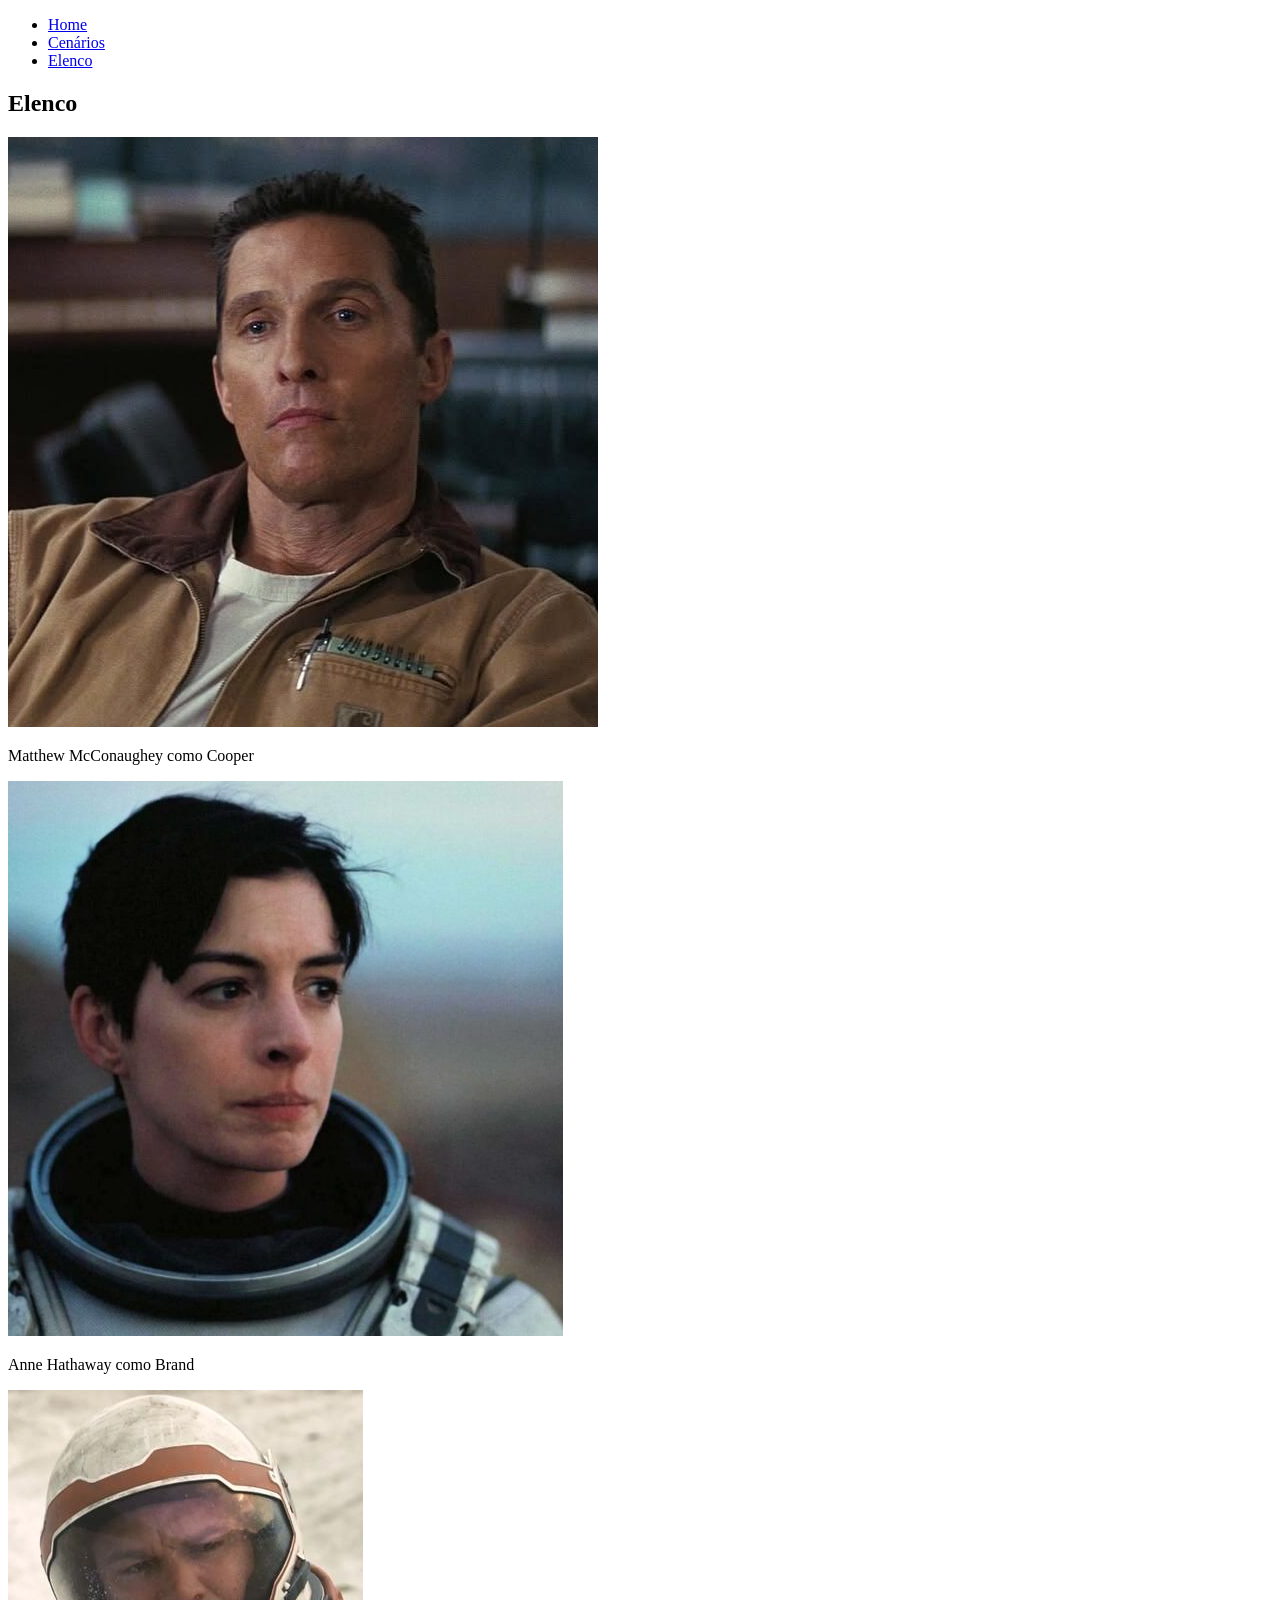
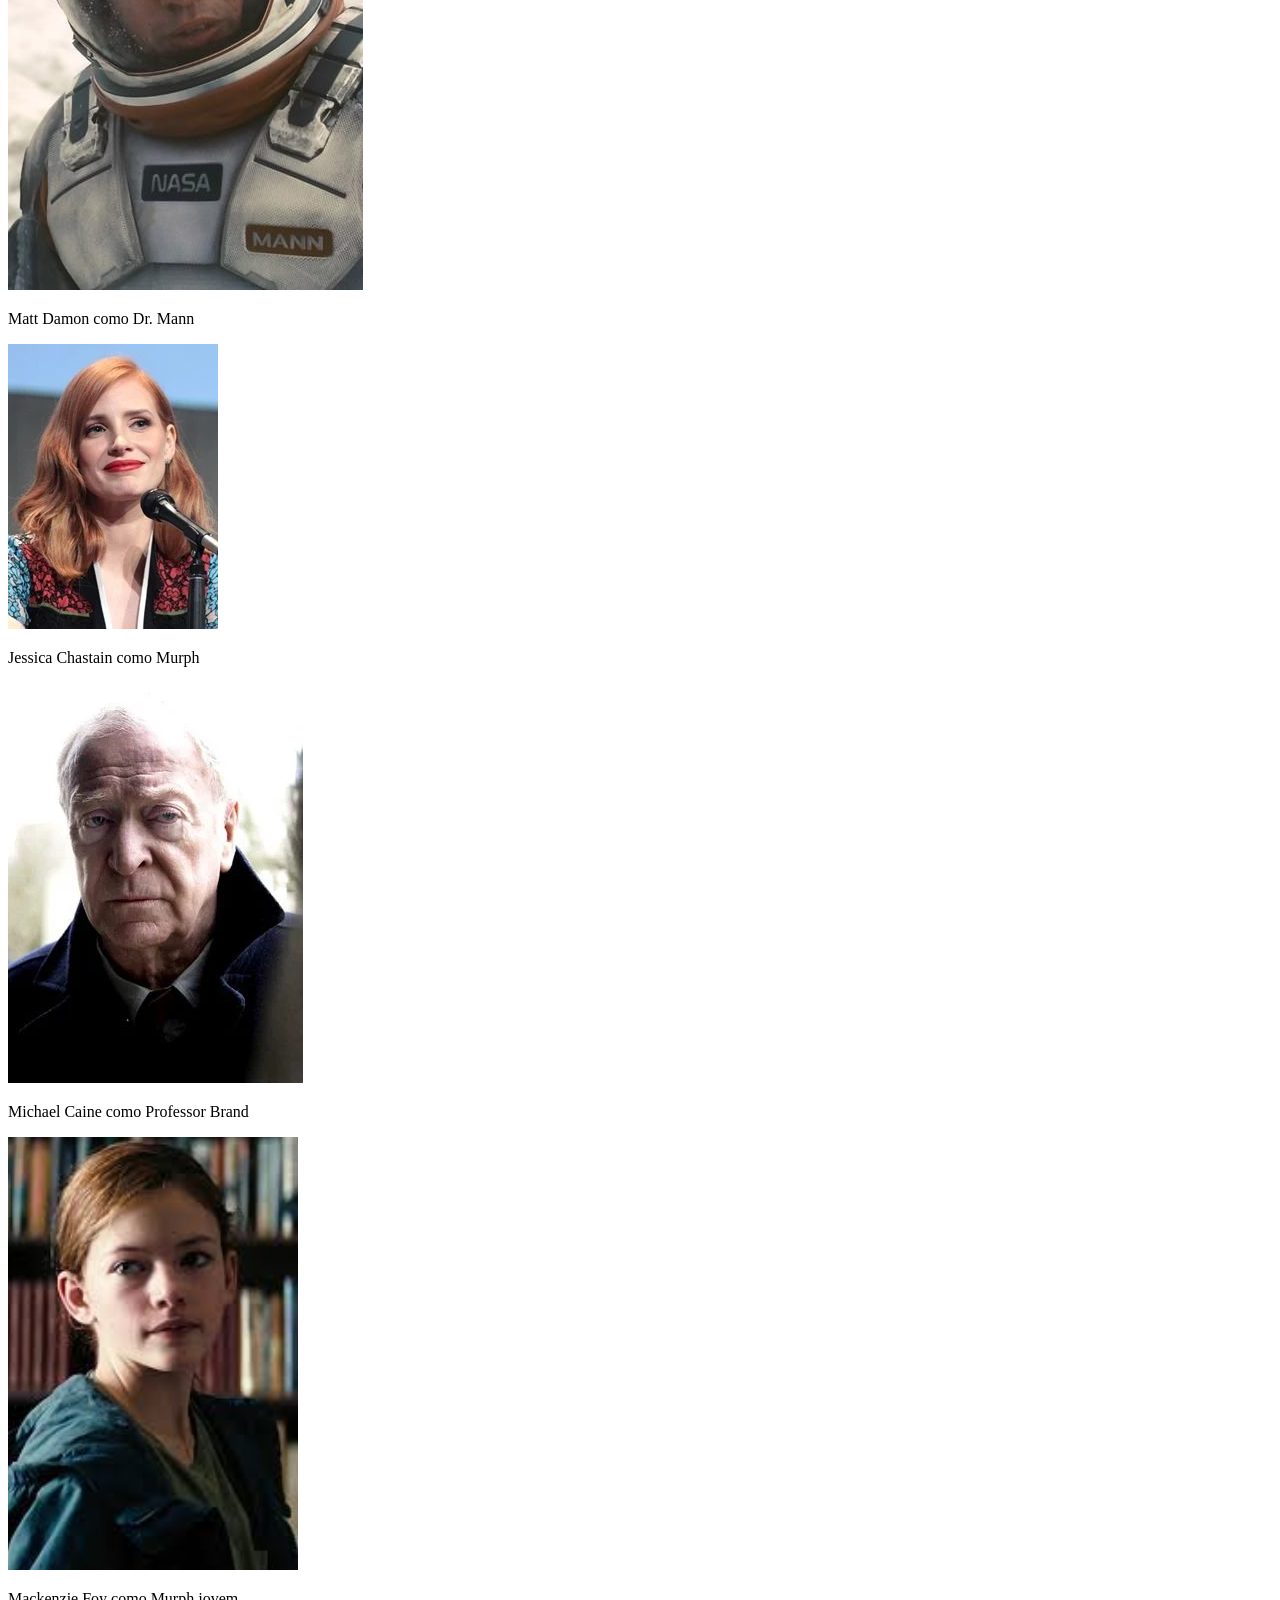
==== elenco.html @ 032df9d7 "complementando o elenco" ====
<!DOCTYPE html>
<html lang="pt-BR">
<head>
  <meta charset="UTF-8">
  <title>Elenco</title>

</head>
<body>
  <header>
    <nav class="navbar">
      <ul>
        <li><a href="index.html">Home</a></li>
        <li><a href="cenarios.html">Cenários</a></li>
        <li><a href="elenco.html">Elenco</a></li>
      </ul>
    </nav>
  </header>

  <section>
    <h2>Elenco</h2>
      <div> 
        <img src="/imagens/elenco/matthew.jpg" alt="Matthew McConaughey">
        <p>Matthew McConaughey como Cooper</p>
      </div>
      <div>
        <img src="/imagens/elenco/anne.jpg" alt="Anne Hathaway">
        <p>Anne Hathaway como Brand</p>
      </div>
      <div>
        <img src="/imagens/elenco/matt.jpeg" alt="Matt Damon">
        <p>Matt Damon como Dr. Mann</p>
      </div>
      <div>
        <img src="/imagens/elenco/murph.webp" alt="Jessica Chastain">
        <p>Jessica Chastain como Murph</p>
      </div>
      <div>
        <img src="/imagens/elenco/brand.webp" alt="Michael Caine">
        <p>Michael Caine como Professor Brand</p>
      </div>
      <div>
        <img src="/imagens/elenco/mackenzie.png" alt="Mackenzie Foy">
        <p>Mackenzie Foy como Murph jovem</p>
      </div>
      
      
    </div>
  </section>
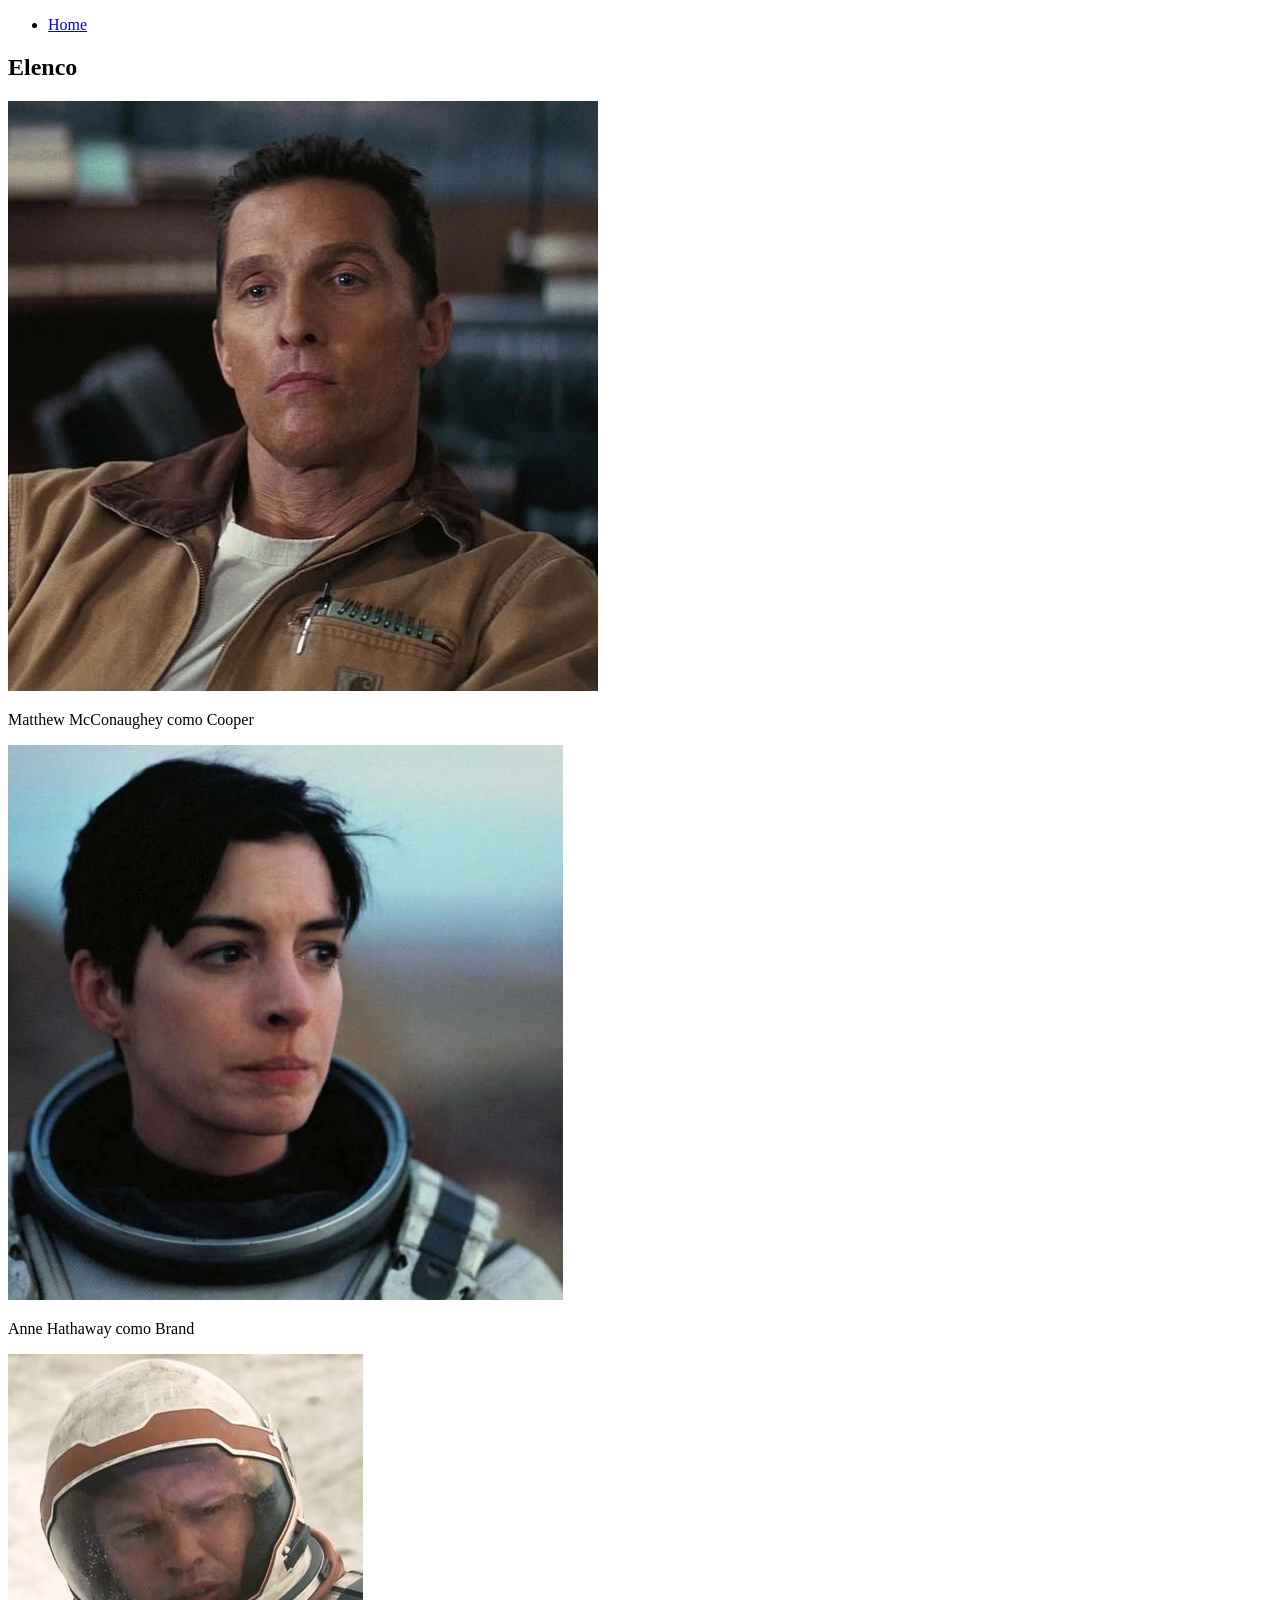
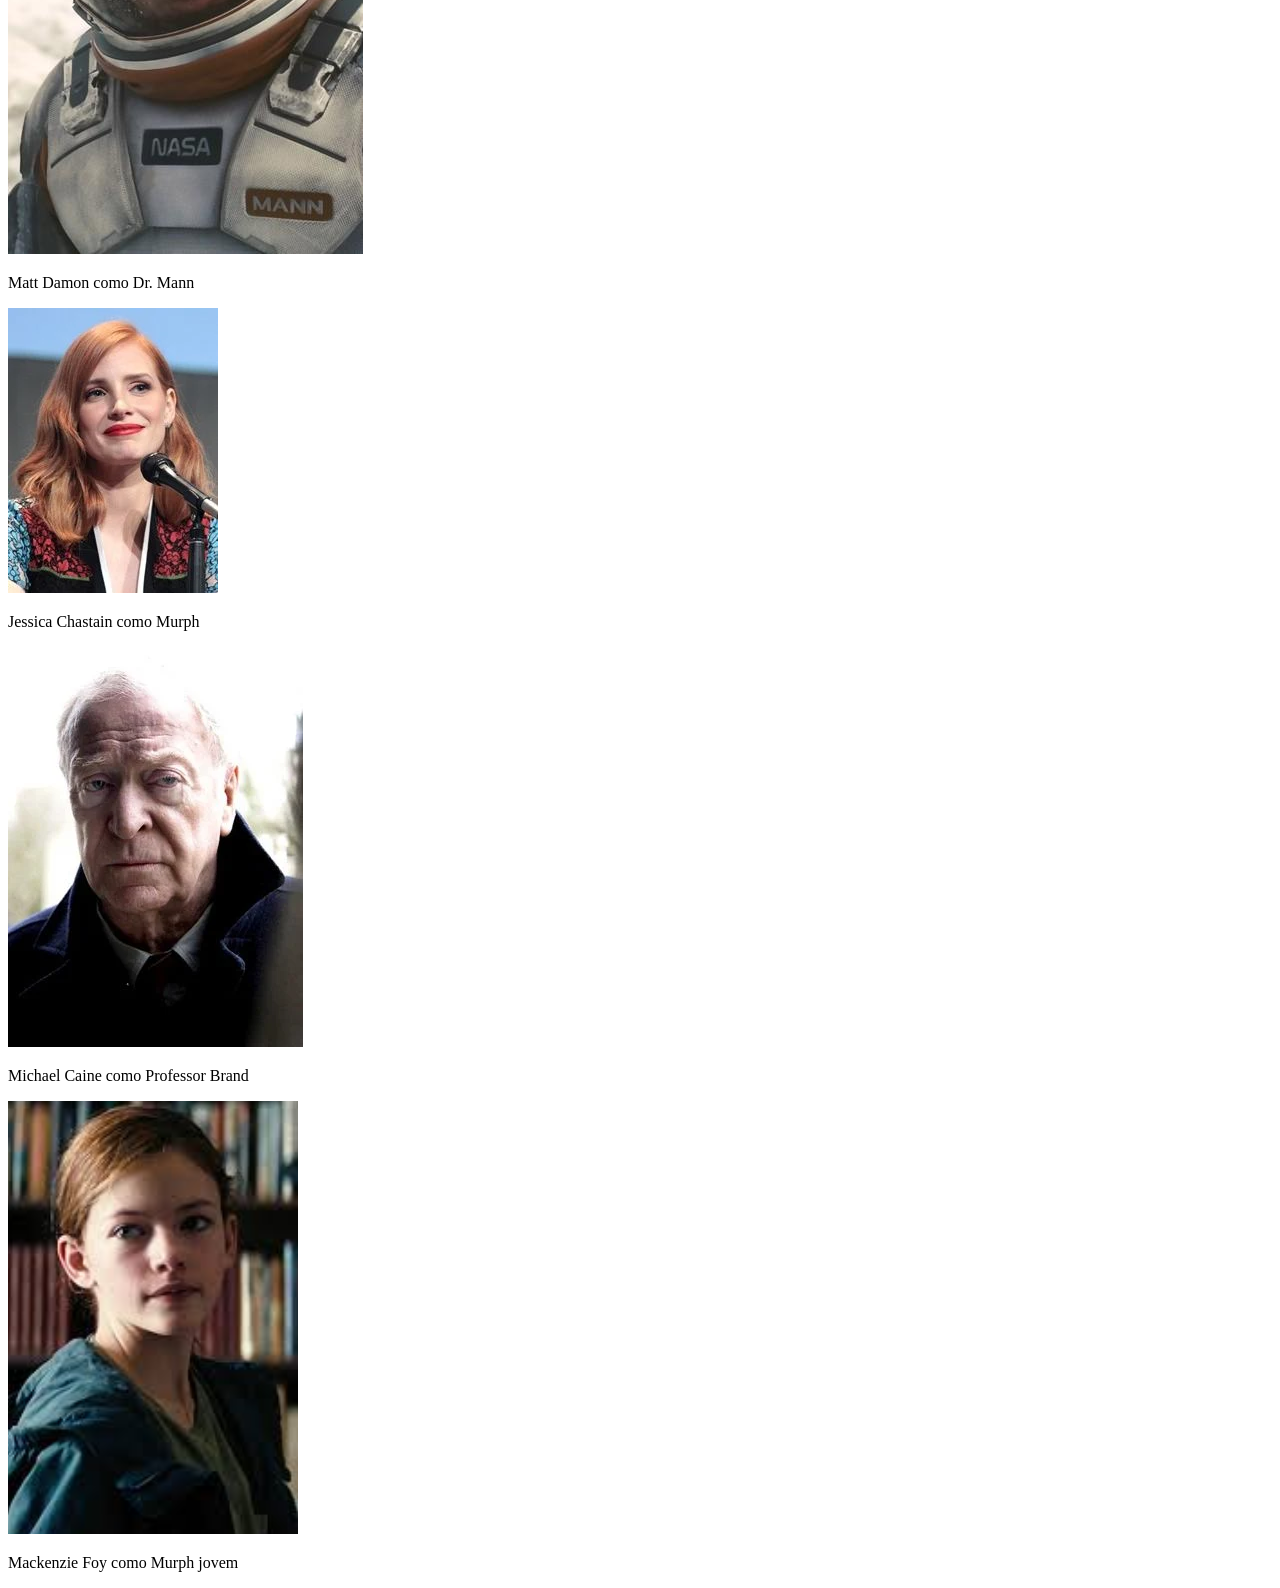
==== commit 08c88e22: "Adicionando arquivos" ====
--- a/elenco.html
+++ b/elenco.html
@@ -10,8 +10,6 @@
     <nav class="navbar">
       <ul>
         <li><a href="index.html">Home</a></li>
-        <li><a href="cenarios.html">Cenários</a></li>
-        <li><a href="elenco.html">Elenco</a></li>
       </ul>
     </nav>
   </header>
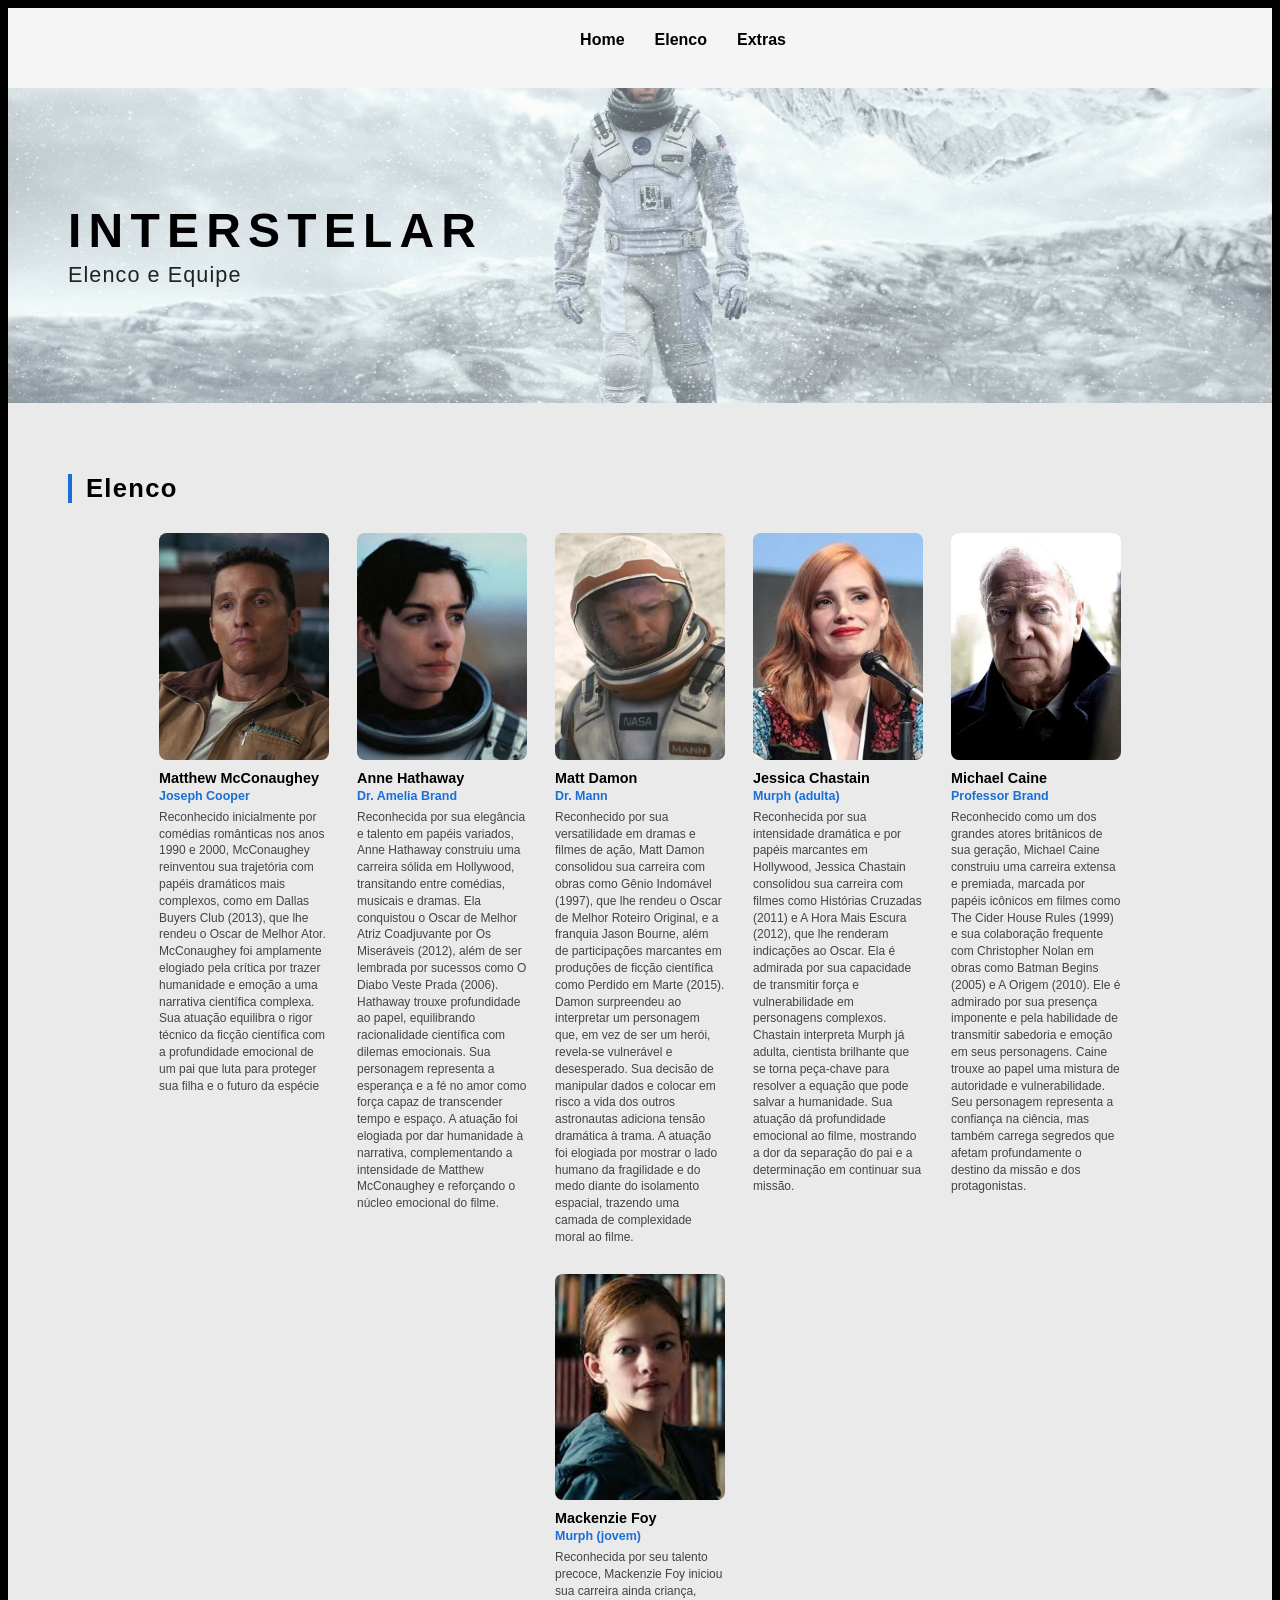
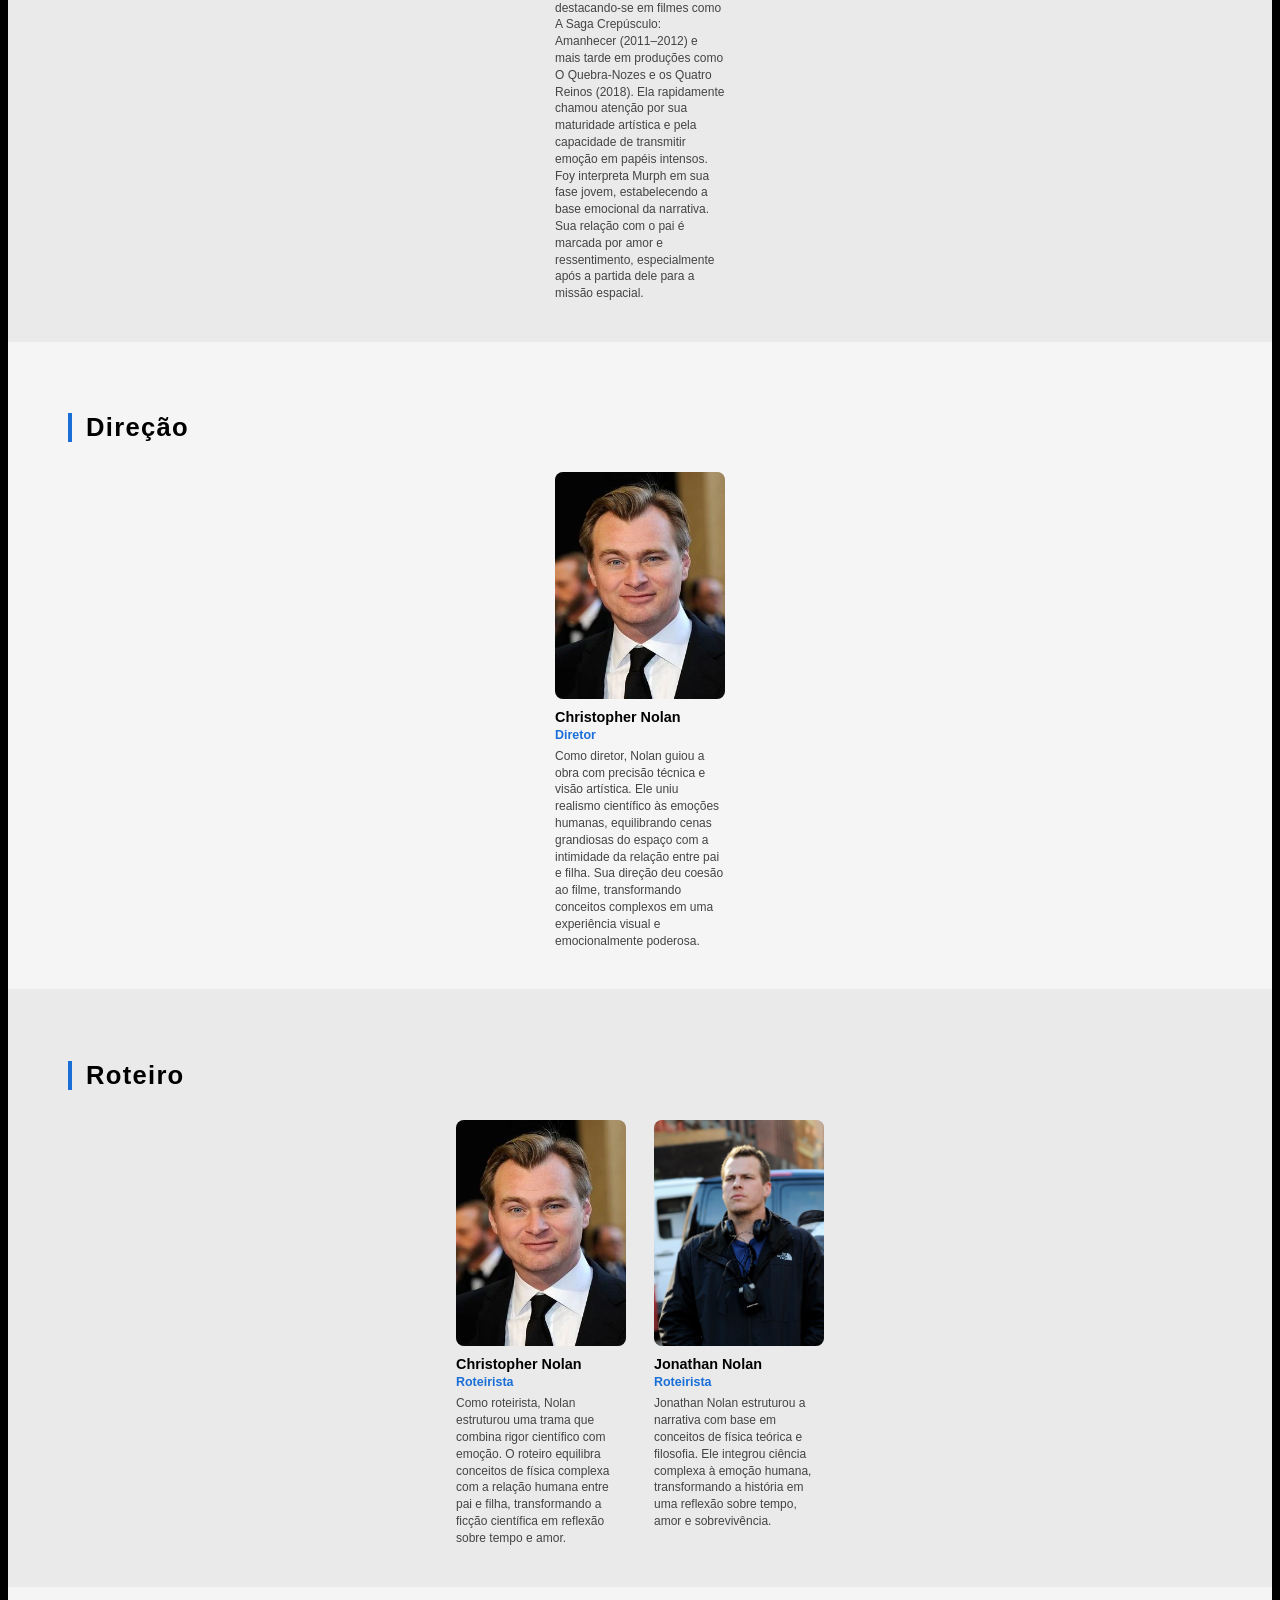
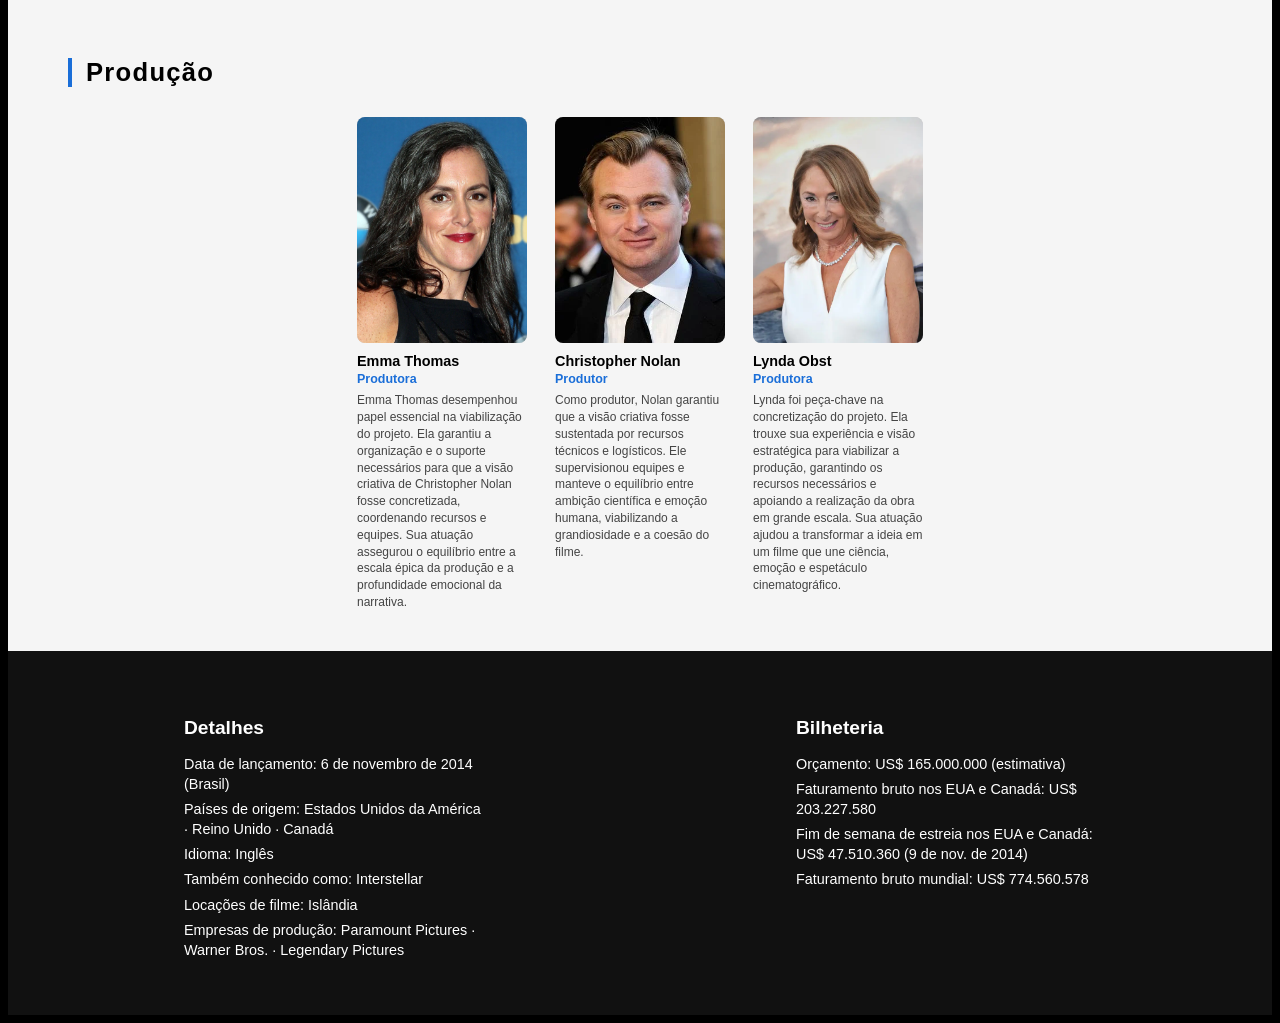
==== commit ac381979: "Progredindo na aba eleco" ====
--- a/elenco.html
+++ b/elenco.html
@@ -2,45 +2,167 @@
 <html lang="pt-BR">
 <head>
   <meta charset="UTF-8">
-  <title>Elenco</title>
-
+  <title>Interestelar — Elenco</title>
+  <link rel="stylesheet" href="styles.css">
 </head>
 <body>
+
   <header>
     <nav class="navbar">
       <ul>
         <li><a href="index.html">Home</a></li>
+        <li><a href="elenco.html">Elenco</a></li>
+        <li><a href="extras.html">Extras</a></li>
       </ul>
     </nav>
   </header>
 
-  <section>
-    <h2>Elenco</h2>
-      <div> 
-        <img src="/imagens/elenco/matthew.jpg" alt="Matthew McConaughey">
-        <p>Matthew McConaughey como Cooper</p>
+  <div class="elenco-page">
+
+    <div class="elenco-hero">
+      <h1>INTERSTELAR <span>Elenco e Equipe</span></h1>
+    </div>
+
+    <section class="secao">
+      <h2>Elenco</h2>
+      <div class="cards-grid">
+
+        <div class="card">
+          <img src="/imagens/elenco/matthew.jpg" alt="Matthew McConaughey">
+          <h3>Matthew McConaughey</h3>
+          <p class="papel">Joseph Cooper</p>
+          <p class="descricao">Reconhecido inicialmente por comédias românticas nos anos 1990 e 2000, McConaughey reinventou sua trajetória com papéis dramáticos mais complexos, como em Dallas Buyers Club (2013), que lhe rendeu o Oscar de Melhor Ator.
+            McConaughey foi amplamente elogiado pela crítica por trazer humanidade e emoção a uma narrativa científica complexa. Sua atuação equilibra o rigor técnico da ficção científica com a profundidade emocional de um pai que luta para proteger sua filha e o futuro da espécie
+          </p>
+        </div>
+
+        <div class="card">
+          <img src="/imagens/elenco/anne.jpg" alt="Anne Hathaway">
+          <h3>Anne Hathaway</h3>
+          <p class="papel">Dr. Amelia Brand</p>
+          <p class="descricao">Reconhecida por sua elegância e talento em papéis variados, Anne Hathaway construiu uma carreira sólida em Hollywood, transitando entre comédias, musicais e dramas. Ela conquistou o Oscar de Melhor Atriz Coadjuvante por Os Miseráveis (2012), além de ser lembrada por sucessos como O Diabo Veste Prada (2006).
+            Hathaway trouxe profundidade ao papel, equilibrando racionalidade científica com dilemas emocionais. Sua personagem representa a esperança e a fé no amor como força capaz de transcender tempo e espaço. A atuação foi elogiada por dar humanidade à narrativa, complementando a intensidade de Matthew McConaughey e reforçando o núcleo emocional do filme.</p>
+        </div>
+
+        <div class="card">
+          <img src="/imagens/elenco/matt.jpeg" alt="Matt Damon">
+          <h3>Matt Damon</h3>
+          <p class="papel">Dr. Mann</p>
+          <p class="descricao">Reconhecido por sua versatilidade em dramas e filmes de ação, Matt Damon consolidou sua carreira com obras como Gênio Indomável (1997), que lhe rendeu o Oscar de Melhor Roteiro Original, e a franquia Jason Bourne, além de participações marcantes em produções de ficção científica como Perdido em Marte (2015).
+            Damon surpreendeu ao interpretar um personagem que, em vez de ser um herói, revela-se vulnerável e desesperado. Sua decisão de manipular dados e colocar em risco a vida dos outros astronautas adiciona tensão dramática à trama. A atuação foi elogiada por mostrar o lado humano da fragilidade e do medo diante do isolamento espacial, trazendo uma camada de complexidade moral ao filme.</p>
+        </div>
+
+        <div class="card">
+          <img src="/imagens/elenco/murph.webp" alt="Jessica Chastain">
+          <h3>Jessica Chastain</h3>
+          <p class="papel">Murph (adulta)</p>
+          <p class="descricao">Reconhecida por sua intensidade dramática e por papéis marcantes em Hollywood, Jessica Chastain consolidou sua carreira com filmes como Histórias Cruzadas (2011) e A Hora Mais Escura (2012), que lhe renderam indicações ao Oscar. Ela é admirada por sua capacidade de transmitir força e vulnerabilidade em personagens complexos.
+            Chastain interpreta Murph já adulta, cientista brilhante que se torna peça-chave para resolver a equação que pode salvar a humanidade. Sua atuação dá profundidade emocional ao filme, mostrando a dor da separação do pai e a determinação em continuar sua missão.
+          </p>
+        </div>
+
+        <div class="card">
+          <img src="/imagens/elenco/brand.webp" alt="Michael Caine">
+          <h3>Michael Caine</h3>
+          <p class="papel">Professor Brand</p>
+          <p class="descricao">Reconhecido como um dos grandes atores britânicos de sua geração, Michael Caine construiu uma carreira extensa e premiada, marcada por papéis icônicos em filmes como The Cider House Rules (1999) e sua colaboração frequente com Christopher Nolan em obras como Batman Begins (2005) e A Origem (2010). Ele é admirado por sua presença imponente e pela habilidade de transmitir sabedoria e emoção em seus personagens.
+            Caine trouxe ao papel uma mistura de autoridade e vulnerabilidade. Seu personagem representa a confiança na ciência, mas também carrega segredos que afetam profundamente o destino da missão e dos protagonistas.</p>
+        </div>
+
+        <div class="card">
+          <img src="/imagens/elenco/mackenzie.png" alt="Mackenzie Foy">
+          <h3>Mackenzie Foy</h3>
+          <p class="papel">Murph (jovem)</p>
+          <p class="descricao">Reconhecida por seu talento precoce, Mackenzie Foy iniciou sua carreira ainda criança, destacando-se em filmes como A Saga Crepúsculo: Amanhecer (2011–2012) e mais tarde em produções como O Quebra-Nozes e os Quatro Reinos (2018). Ela rapidamente chamou atenção por sua maturidade artística e pela capacidade de transmitir emoção em papéis intensos.
+            Foy interpreta Murph em sua fase jovem, estabelecendo a base emocional da narrativa. Sua relação com o pai é marcada por amor e ressentimento, especialmente após a partida dele para a missão espacial.</p>
+        </div>
+
       </div>
-      <div>
-        <img src="/imagens/elenco/anne.jpg" alt="Anne Hathaway">
-        <p>Anne Hathaway como Brand</p>
+    </section>
+
+    <section class="secao">
+      <h2>Direção</h2>
+      <div class="cards-grid">
+
+        <div class="card">
+          <img src="/imagens/elenco/producao/Nolan.webp" alt="Nolan">
+          <h3>Christopher Nolan</h3>
+          <p class="papel">Diretor</p>
+          <p class="descricao">Como diretor, Nolan guiou a obra com precisão técnica e visão artística. Ele uniu realismo científico às emoções humanas, equilibrando cenas grandiosas do espaço com a intimidade da relação entre pai e filha. Sua direção deu coesão ao filme, transformando conceitos complexos em uma experiência visual e emocionalmente poderosa.</p>
+        </div>
+
       </div>
-      <div>
-        <img src="/imagens/elenco/matt.jpeg" alt="Matt Damon">
-        <p>Matt Damon como Dr. Mann</p>
+    </section>
+
+    <section class="secao">
+      <h2>Roteiro</h2>
+      <div class="cards-grid">
+
+        <div class="card">
+          <img src="/imagens/elenco/producao/Nolan.webp" alt="Nolan">
+          <h3>Christopher Nolan</h3>
+          <p class="papel">Roteirista</p>
+          <p class="descricao">Como roteirista, Nolan estruturou uma trama que combina rigor científico com emoção. O roteiro equilibra conceitos de física complexa com a relação humana entre pai e filha, transformando a ficção científica em reflexão sobre tempo e amor.</p>
+        </div>
+
+        <div class="card">
+          <img src="/imagens/elenco/producao/jhonatan.jpg" alt="Jhonatan">
+          <h3>Jonathan Nolan</h3>
+          <p class="papel">Roteirista</p>
+          <p class="descricao"> Jonathan Nolan estruturou a narrativa com base em conceitos de física teórica e filosofia. Ele integrou ciência complexa à emoção humana, transformando a história em uma reflexão sobre tempo, amor e sobrevivência.</p>
+        </div>
+
       </div>
-      <div>
-        <img src="/imagens/elenco/murph.webp" alt="Jessica Chastain">
-        <p>Jessica Chastain como Murph</p>
+    </section>
+
+    <section class="secao">
+      <h2>Produção</h2>
+      <div class="cards-grid">
+
+        <div class="card">
+          <img src="/imagens/elenco/producao/Emma.webp" alt="Emma Thomas">
+          <h3>Emma Thomas</h3>
+          <p class="papel">Produtora</p>
+          <p class="descricao">Emma Thomas desempenhou papel essencial na viabilização do projeto. Ela garantiu a organização e o suporte necessários para que a visão criativa de Christopher Nolan fosse concretizada, coordenando recursos e equipes. Sua atuação assegurou o equilíbrio entre a escala épica da produção e a profundidade emocional da narrativa.</p>
+        </div>
+
+        <div class="card">
+          <img src="/imagens/elenco/producao/Nolan.webp" alt="Nolan">
+          <h3>Christopher Nolan</h3>
+          <p class="papel">Produtor</p>
+          <p class="descricao">Como produtor, Nolan garantiu que a visão criativa fosse sustentada por recursos técnicos e logísticos. Ele supervisionou equipes e manteve o equilíbrio entre ambição científica e emoção humana, viabilizando a grandiosidade e a coesão do filme.</p>
+        </div>
+
+        <div class="card">
+          <img src="/imagens/elenco/producao/lynda.webp" alt="Lynda Obst">
+          <h3>Lynda Obst</h3>
+          <p class="papel">Produtora</p>
+          <p class="descricao">Lynda foi peça-chave na concretização do projeto. Ela trouxe sua experiência e visão estratégica para viabilizar a produção, garantindo os recursos necessários e apoiando a realização da obra em grande escala. Sua atuação ajudou a transformar a ideia em um filme que une ciência, emoção e espetáculo cinematográfico.</p>
+        </div>
+
       </div>
-      <div>
-        <img src="/imagens/elenco/brand.webp" alt="Michael Caine">
-        <p>Michael Caine como Professor Brand</p>
-      </div>
-      <div>
-        <img src="/imagens/elenco/mackenzie.png" alt="Mackenzie Foy">
-        <p>Mackenzie Foy como Murph jovem</p>
-      </div>
-      
-      
-    </div>
-  </section>+    </section>
+
+  </div>
+
+  <footer>
+    <section>
+      <h2>Detalhes</h2>
+      <p>Data de lançamento: 6 de novembro de 2014 (Brasil)</p>
+      <p>Países de origem: Estados Unidos da América · Reino Unido · Canadá</p>
+      <p>Idioma: Inglês</p>
+      <p>Também conhecido como: Interstellar</p>
+      <p>Locações de filme: Islândia</p>
+      <p>Empresas de produção: Paramount Pictures · Warner Bros. · Legendary Pictures</p>
+    </section>
+    <section>
+      <h2>Bilheteria</h2>
+      <p>Orçamento: US$ 165.000.000 (estimativa)</p>
+      <p>Faturamento bruto nos EUA e Canadá: US$ 203.227.580</p>
+      <p>Fim de semana de estreia nos EUA e Canadá: US$ 47.510.360 (9 de nov. de 2014)</p>
+      <p>Faturamento bruto mundial: US$ 774.560.578</p>
+    </section>
+  </footer>
+
+</body>
+</html>
--- a/styles.css
+++ b/styles.css
@@ -0,0 +1,291 @@
+body {
+  font-family: 'Arial', sans-serif;
+  color: #fff;
+  background-color: #000;
+}
+
+.navbar {
+  background: rgba(0,0,0,0.0);
+  padding: 15px;
+  position: fixed;
+  width: 100%;
+  top: 0;
+  z-index: 100;
+}
+
+.navbar ul {
+  list-style: none;
+  display: flex;
+  justify-content: center;
+  gap: 30px;
+}
+
+.navbar a {
+  color: #000000;
+  text-decoration: none;
+  font-weight: bold;
+}
+
+.hero {
+  height: 100vh;
+  background: url('/imagens/interestellar.jpg') no-repeat center center/cover;
+  position: relative;
+  display: flex;
+  align-items: center;        /* centralizado verticalmente */
+  justify-content: flex-start;
+  text-align: left;
+  padding-left: 60px;
+}
+
+.hero-content {
+  position: relative;
+  z-index: 1;
+  max-width: 500px;
+  color: #000000;
+}
+
+.hero h1 {
+  font-size: 3.5em;
+  letter-spacing: 0.15em;
+  margin-bottom: 12px;
+  font-weight: bold;
+}
+
+.hero .info {
+  font-size: 0.95em;
+  margin-bottom: 16px;
+  display: flex;
+  align-items: center;
+  gap: 6px;
+  flex-wrap: nowrap;   /* impede quebra de linha */
+  white-space: nowrap;
+}
+
+.badge {
+  background-color: #1a6ed8;
+  color: #000000;
+  padding: 2px 8px;
+  border-radius: 4px;
+  font-weight: bold;
+  font-size: 0.9em;
+}
+
+.hero .descricao {
+  font-size: 0.95em;
+  line-height: 1.6;
+  margin-bottom: 28px;
+  color: #000000;
+}
+
+.onde-assistir {
+  padding: 40px 20px;
+}
+
+.onde-assistir h2 {
+  margin-bottom: 20px;
+  font-size: 1.8em;
+  text-align: left;
+  margin-left: 80px;
+}
+
+.conteudo {
+  display: grid;
+  grid-template-columns: 1fr 1fr 1fr;
+  align-items: center;
+  gap: 40px;
+}
+
+.logos {
+  display: flex;
+  gap: 20px;
+  justify-content: flex-start;
+  margin-left: 80px;
+}
+
+.logos img {
+  width: 150px;
+  height: auto;
+}
+
+.frase {
+  text-align: center;
+  font-family: 'Cinzel', serif;
+  font-size: 1.4em;
+  font-style: italic;
+  color: var(--cor-destaque);
+}
+
+.trailer {
+  display: flex;
+  justify-content: flex-start;
+  margin-left: -40px;
+}
+
+.trailer video {
+  max-width: 600px;
+  width: 100%;
+  border: 2px solid var(--cor-texto);
+  border-radius: 8px;
+}
+/* Responsividade */
+@media (max-width: 900px) {
+  .conteudo {
+    flex-direction: column;
+    align-items: center;
+  }
+  .onde-assistir h2 {
+    text-align: center;
+  }
+  .trailer {
+    justify-content: center;
+  }
+}
+
+footer {
+  background-color: #111;
+  padding: 40px 20px;
+  display: flex;
+  justify-content: space-around;
+  flex-wrap: wrap;
+  color: #fff;
+}
+
+footer section {
+  max-width: 300px;
+  margin: 10px;
+}
+
+footer h2 {
+  margin-bottom: 15px;
+  font-size: 1.2em;
+  color: #fff;
+}
+
+footer p {
+  margin: 5px 0;
+  font-size: 0.9em;
+  line-height: 1.4;
+}
+
+.elenco-page {
+  background-color: #f5f5f5;
+  min-height: 100vh;
+  padding-top: 80px;
+}
+
+.elenco-hero {
+  height: 35vh;
+  background: url('/imagens/interestellar.jpg') no-repeat center 30%/cover;
+  position: relative;
+  display: flex;
+  align-items: center;
+  padding-left: 60px;
+}
+
+.elenco-hero::before {
+  content: "";
+  position: absolute;
+  inset: 0;
+  background: rgba(255,255,255,0.35);
+}
+
+.elenco-hero h1 {
+  position: relative;
+  z-index: 1;
+  font-size: 3em;
+  letter-spacing: 0.15em;
+  color: #000;
+  font-weight: bold;
+}
+
+.elenco-hero h1 span {
+  font-size: 0.45em;
+  letter-spacing: 0.05em;
+  display: block;
+  margin-top: 4px;
+  color: #222;
+  font-weight: normal;
+}
+
+.secao {
+  padding: 50px 60px 40px;
+  background-color: #f5f5f5;
+}
+
+.secao:nth-child(even) {
+  background-color: #eaeaea;
+}
+
+.secao h2 {
+  font-size: 1.6em;
+  font-weight: bold;
+  color: #000;
+  margin-bottom: 30px;
+  border-left: 4px solid #1a6ed8;
+  padding-left: 14px;
+  letter-spacing: 0.05em;
+}
+
+.cards-grid {
+  display: flex;
+  flex-wrap: wrap;
+  justify-content: center;
+  gap: 28px;
+}
+
+.card {
+  width: 170px;
+  flex-shrink: 0;
+}
+
+
+.card img {
+  width: 100%;
+  aspect-ratio: 3/4;
+  object-fit: cover;
+  object-position: top;
+  border-radius: 8px;
+  margin-bottom: 10px;
+  display: block;
+  background-color: #ccc;
+}
+
+.card-placeholder {
+  width: 100%;
+  aspect-ratio: 3/4;
+  background-color: #c8c8c8;
+  border-radius: 8px;
+  margin-bottom: 10px;
+  display: flex;
+  align-items: center;
+  justify-content: center;
+  font-size: 2.8em;
+}
+
+.card h3 {
+  font-size: 0.9em;
+  font-weight: bold;
+  color: #000;
+  margin: 0 0 3px;
+}
+
+.card .papel {
+  font-size: 0.78em;
+  color: #1a6ed8;
+  font-weight: bold;
+  margin: 0 0 6px;
+}
+
+.card .descricao {
+  font-size: 0.75em;
+  color: #444;
+  line-height: 1.4;
+  margin: 0;
+}
+
+@media (max-width: 768px) {
+  .secao { padding: 36px 20px 28px; }
+  .elenco-hero { padding-left: 24px; }
+  .elenco-hero h1 { font-size: 2em; }
+  .cards-grid { grid-template-columns: repeat(auto-fill, minmax(130px, 1fr)); gap: 16px; }
+}
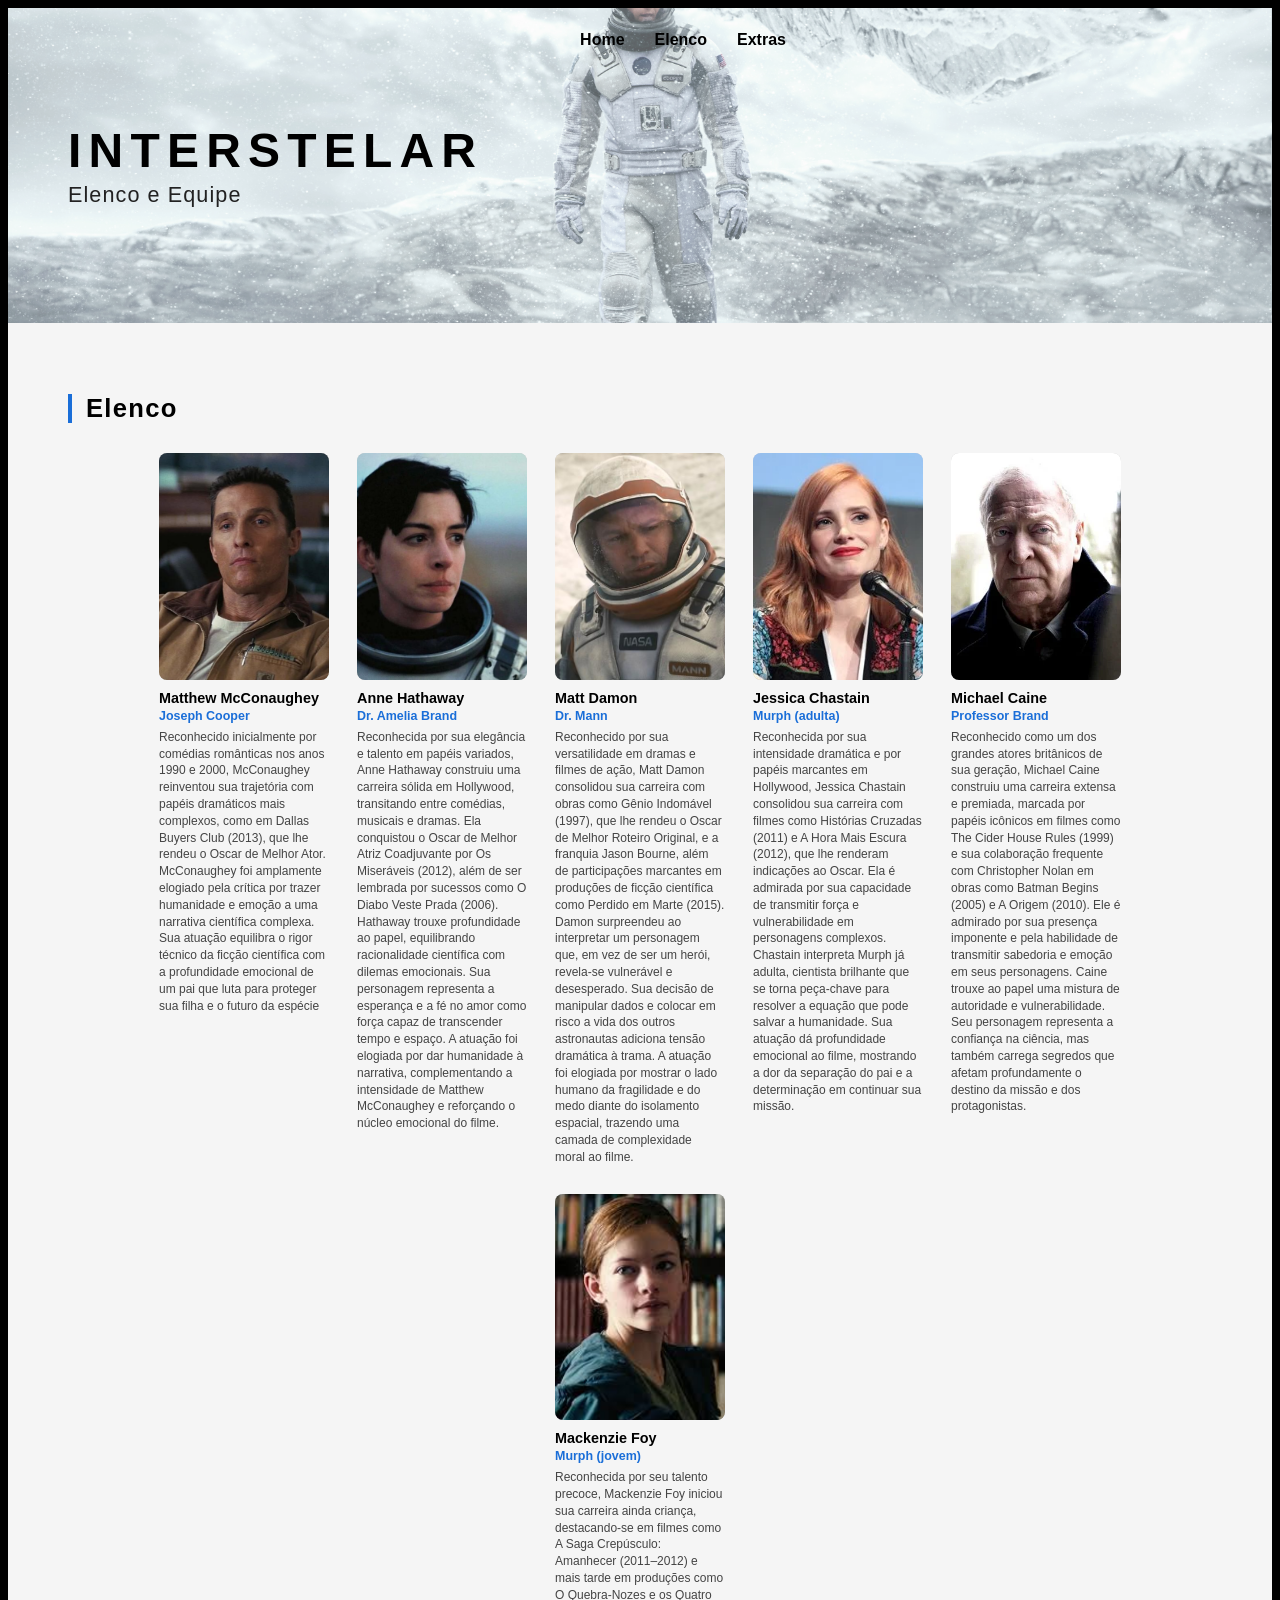
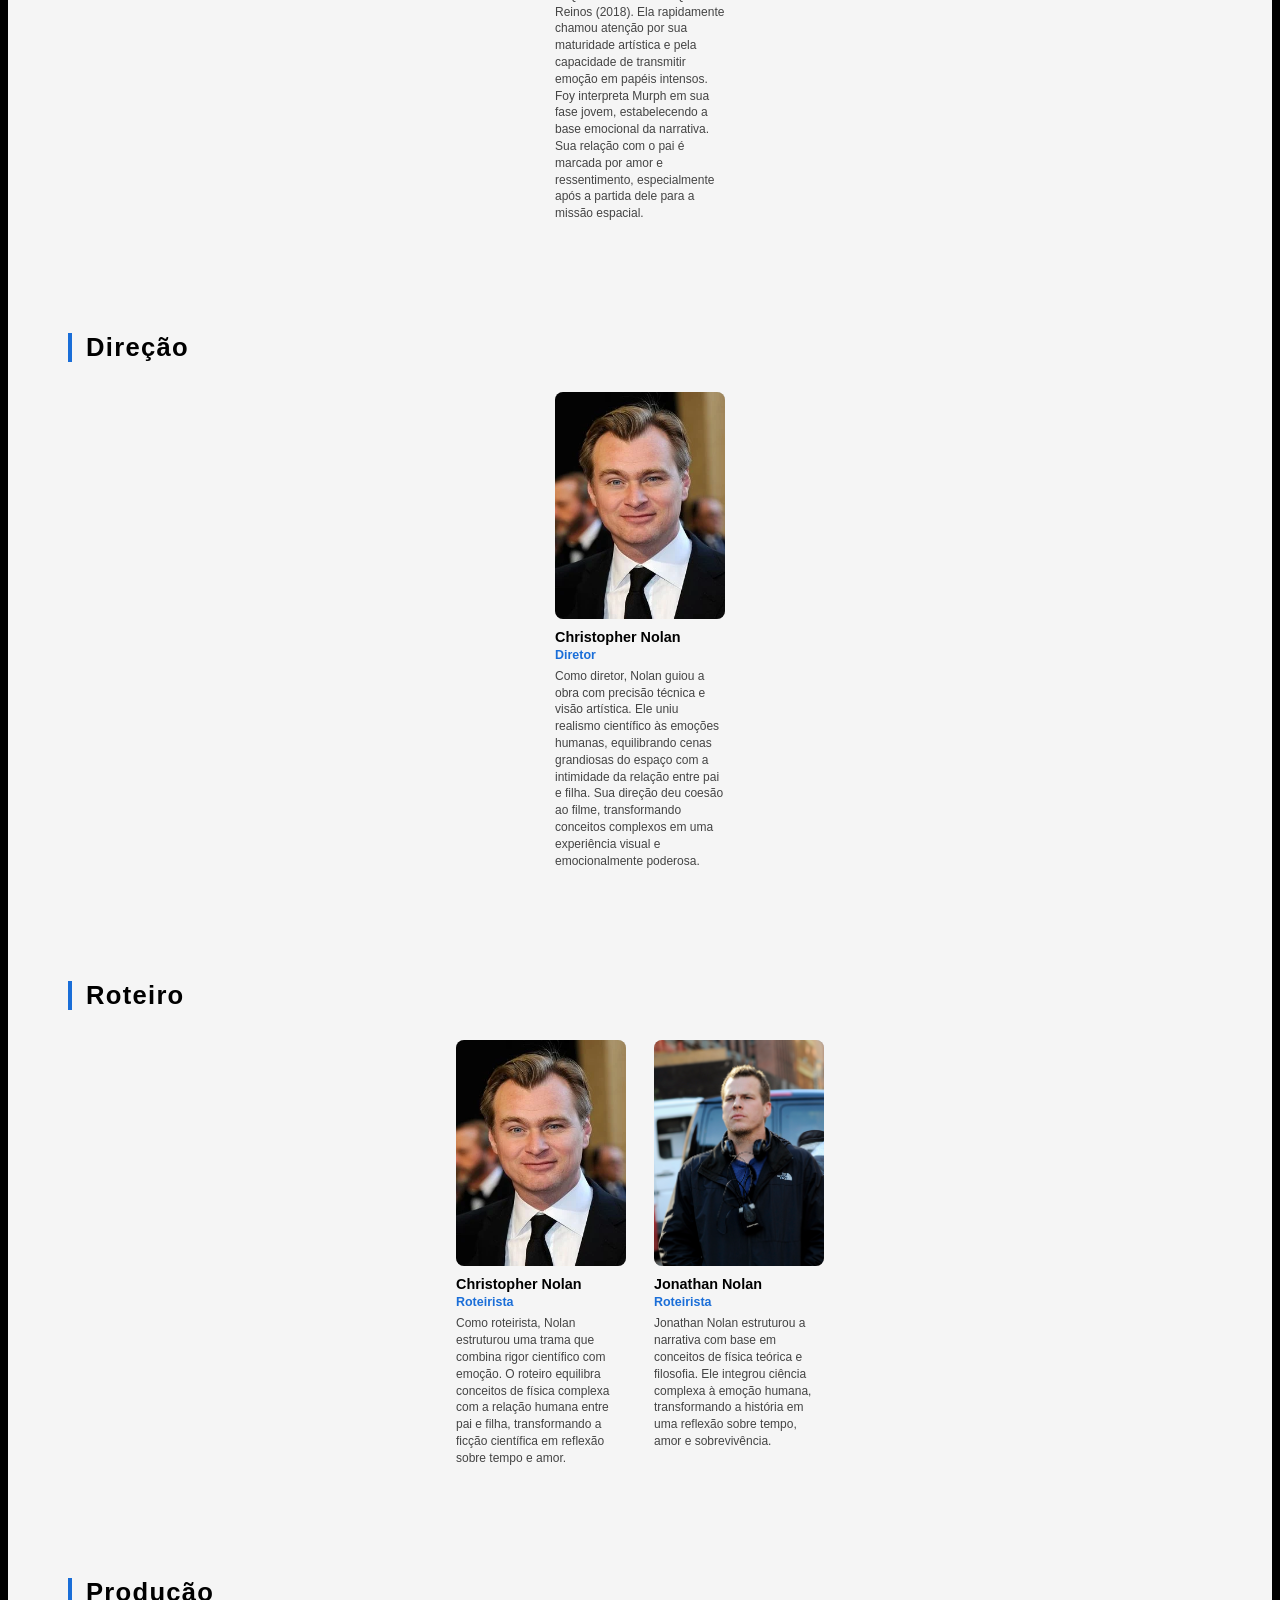
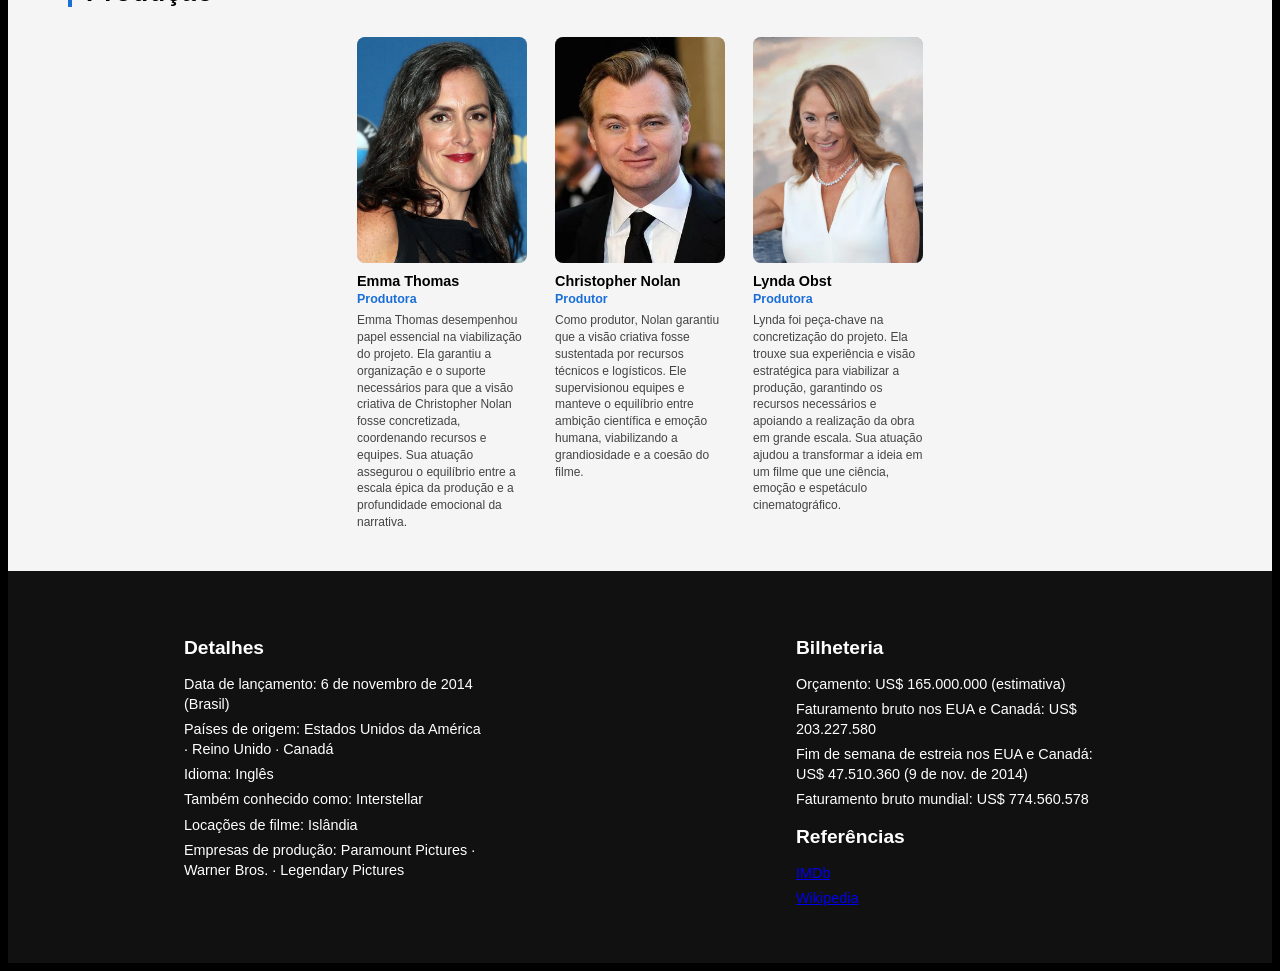
==== commit 598b36a7: "Finalizando codigos" ====
--- a/elenco.html
+++ b/elenco.html
@@ -1,11 +1,17 @@
 <!DOCTYPE html>
 <html lang="pt-BR">
+
 <head>
   <meta charset="UTF-8">
   <title>Interestelar — Elenco</title>
   <link rel="stylesheet" href="styles.css">
 </head>
+
 <body>
+
+  <audio autoplay hidden loop>
+    <source src="/audio/theme.mp3" type="audio/mpeg">
+  </audio>
 
   <header>
     <nav class="navbar">
@@ -31,8 +37,12 @@
           <img src="/imagens/elenco/matthew.jpg" alt="Matthew McConaughey">
           <h3>Matthew McConaughey</h3>
           <p class="papel">Joseph Cooper</p>
-          <p class="descricao">Reconhecido inicialmente por comédias românticas nos anos 1990 e 2000, McConaughey reinventou sua trajetória com papéis dramáticos mais complexos, como em Dallas Buyers Club (2013), que lhe rendeu o Oscar de Melhor Ator.
-            McConaughey foi amplamente elogiado pela crítica por trazer humanidade e emoção a uma narrativa científica complexa. Sua atuação equilibra o rigor técnico da ficção científica com a profundidade emocional de um pai que luta para proteger sua filha e o futuro da espécie
+          <p class="descricao">Reconhecido inicialmente por comédias românticas nos anos 1990 e 2000, McConaughey
+            reinventou sua trajetória com papéis dramáticos mais complexos, como em Dallas Buyers Club (2013), que lhe
+            rendeu o Oscar de Melhor Ator.
+            McConaughey foi amplamente elogiado pela crítica por trazer humanidade e emoção a uma narrativa científica
+            complexa. Sua atuação equilibra o rigor técnico da ficção científica com a profundidade emocional de um pai
+            que luta para proteger sua filha e o futuro da espécie
           </p>
         </div>
 
@@ -40,24 +50,41 @@
           <img src="/imagens/elenco/anne.jpg" alt="Anne Hathaway">
           <h3>Anne Hathaway</h3>
           <p class="papel">Dr. Amelia Brand</p>
-          <p class="descricao">Reconhecida por sua elegância e talento em papéis variados, Anne Hathaway construiu uma carreira sólida em Hollywood, transitando entre comédias, musicais e dramas. Ela conquistou o Oscar de Melhor Atriz Coadjuvante por Os Miseráveis (2012), além de ser lembrada por sucessos como O Diabo Veste Prada (2006).
-            Hathaway trouxe profundidade ao papel, equilibrando racionalidade científica com dilemas emocionais. Sua personagem representa a esperança e a fé no amor como força capaz de transcender tempo e espaço. A atuação foi elogiada por dar humanidade à narrativa, complementando a intensidade de Matthew McConaughey e reforçando o núcleo emocional do filme.</p>
+          <p class="descricao">Reconhecida por sua elegância e talento em papéis variados, Anne Hathaway construiu uma
+            carreira sólida em Hollywood, transitando entre comédias, musicais e dramas. Ela conquistou o Oscar de
+            Melhor Atriz Coadjuvante por Os Miseráveis (2012), além de ser lembrada por sucessos como O Diabo Veste
+            Prada (2006).
+            Hathaway trouxe profundidade ao papel, equilibrando racionalidade científica com dilemas emocionais. Sua
+            personagem representa a esperança e a fé no amor como força capaz de transcender tempo e espaço. A atuação
+            foi elogiada por dar humanidade à narrativa, complementando a intensidade de Matthew McConaughey e
+            reforçando o núcleo emocional do filme.</p>
         </div>
 
         <div class="card">
           <img src="/imagens/elenco/matt.jpeg" alt="Matt Damon">
           <h3>Matt Damon</h3>
           <p class="papel">Dr. Mann</p>
-          <p class="descricao">Reconhecido por sua versatilidade em dramas e filmes de ação, Matt Damon consolidou sua carreira com obras como Gênio Indomável (1997), que lhe rendeu o Oscar de Melhor Roteiro Original, e a franquia Jason Bourne, além de participações marcantes em produções de ficção científica como Perdido em Marte (2015).
-            Damon surpreendeu ao interpretar um personagem que, em vez de ser um herói, revela-se vulnerável e desesperado. Sua decisão de manipular dados e colocar em risco a vida dos outros astronautas adiciona tensão dramática à trama. A atuação foi elogiada por mostrar o lado humano da fragilidade e do medo diante do isolamento espacial, trazendo uma camada de complexidade moral ao filme.</p>
+          <p class="descricao">Reconhecido por sua versatilidade em dramas e filmes de ação, Matt Damon consolidou sua
+            carreira com obras como Gênio Indomável (1997), que lhe rendeu o Oscar de Melhor Roteiro Original, e a
+            franquia Jason Bourne, além de participações marcantes em produções de ficção científica como Perdido em
+            Marte (2015).
+            Damon surpreendeu ao interpretar um personagem que, em vez de ser um herói, revela-se vulnerável e
+            desesperado. Sua decisão de manipular dados e colocar em risco a vida dos outros astronautas adiciona tensão
+            dramática à trama. A atuação foi elogiada por mostrar o lado humano da fragilidade e do medo diante do
+            isolamento espacial, trazendo uma camada de complexidade moral ao filme.</p>
         </div>
 
         <div class="card">
           <img src="/imagens/elenco/murph.webp" alt="Jessica Chastain">
           <h3>Jessica Chastain</h3>
           <p class="papel">Murph (adulta)</p>
-          <p class="descricao">Reconhecida por sua intensidade dramática e por papéis marcantes em Hollywood, Jessica Chastain consolidou sua carreira com filmes como Histórias Cruzadas (2011) e A Hora Mais Escura (2012), que lhe renderam indicações ao Oscar. Ela é admirada por sua capacidade de transmitir força e vulnerabilidade em personagens complexos.
-            Chastain interpreta Murph já adulta, cientista brilhante que se torna peça-chave para resolver a equação que pode salvar a humanidade. Sua atuação dá profundidade emocional ao filme, mostrando a dor da separação do pai e a determinação em continuar sua missão.
+          <p class="descricao">Reconhecida por sua intensidade dramática e por papéis marcantes em Hollywood, Jessica
+            Chastain consolidou sua carreira com filmes como Histórias Cruzadas (2011) e A Hora Mais Escura (2012), que
+            lhe renderam indicações ao Oscar. Ela é admirada por sua capacidade de transmitir força e vulnerabilidade em
+            personagens complexos.
+            Chastain interpreta Murph já adulta, cientista brilhante que se torna peça-chave para resolver a equação que
+            pode salvar a humanidade. Sua atuação dá profundidade emocional ao filme, mostrando a dor da separação do
+            pai e a determinação em continuar sua missão.
           </p>
         </div>
 
@@ -65,16 +92,24 @@
           <img src="/imagens/elenco/brand.webp" alt="Michael Caine">
           <h3>Michael Caine</h3>
           <p class="papel">Professor Brand</p>
-          <p class="descricao">Reconhecido como um dos grandes atores britânicos de sua geração, Michael Caine construiu uma carreira extensa e premiada, marcada por papéis icônicos em filmes como The Cider House Rules (1999) e sua colaboração frequente com Christopher Nolan em obras como Batman Begins (2005) e A Origem (2010). Ele é admirado por sua presença imponente e pela habilidade de transmitir sabedoria e emoção em seus personagens.
-            Caine trouxe ao papel uma mistura de autoridade e vulnerabilidade. Seu personagem representa a confiança na ciência, mas também carrega segredos que afetam profundamente o destino da missão e dos protagonistas.</p>
+          <p class="descricao">Reconhecido como um dos grandes atores britânicos de sua geração, Michael Caine construiu
+            uma carreira extensa e premiada, marcada por papéis icônicos em filmes como The Cider House Rules (1999) e
+            sua colaboração frequente com Christopher Nolan em obras como Batman Begins (2005) e A Origem (2010). Ele é
+            admirado por sua presença imponente e pela habilidade de transmitir sabedoria e emoção em seus personagens.
+            Caine trouxe ao papel uma mistura de autoridade e vulnerabilidade. Seu personagem representa a confiança na
+            ciência, mas também carrega segredos que afetam profundamente o destino da missão e dos protagonistas.</p>
         </div>
 
         <div class="card">
           <img src="/imagens/elenco/mackenzie.png" alt="Mackenzie Foy">
           <h3>Mackenzie Foy</h3>
           <p class="papel">Murph (jovem)</p>
-          <p class="descricao">Reconhecida por seu talento precoce, Mackenzie Foy iniciou sua carreira ainda criança, destacando-se em filmes como A Saga Crepúsculo: Amanhecer (2011–2012) e mais tarde em produções como O Quebra-Nozes e os Quatro Reinos (2018). Ela rapidamente chamou atenção por sua maturidade artística e pela capacidade de transmitir emoção em papéis intensos.
-            Foy interpreta Murph em sua fase jovem, estabelecendo a base emocional da narrativa. Sua relação com o pai é marcada por amor e ressentimento, especialmente após a partida dele para a missão espacial.</p>
+          <p class="descricao">Reconhecida por seu talento precoce, Mackenzie Foy iniciou sua carreira ainda criança,
+            destacando-se em filmes como A Saga Crepúsculo: Amanhecer (2011–2012) e mais tarde em produções como O
+            Quebra-Nozes e os Quatro Reinos (2018). Ela rapidamente chamou atenção por sua maturidade artística e pela
+            capacidade de transmitir emoção em papéis intensos.
+            Foy interpreta Murph em sua fase jovem, estabelecendo a base emocional da narrativa. Sua relação com o pai é
+            marcada por amor e ressentimento, especialmente após a partida dele para a missão espacial.</p>
         </div>
 
       </div>
@@ -88,7 +123,10 @@
           <img src="/imagens/elenco/producao/Nolan.webp" alt="Nolan">
           <h3>Christopher Nolan</h3>
           <p class="papel">Diretor</p>
-          <p class="descricao">Como diretor, Nolan guiou a obra com precisão técnica e visão artística. Ele uniu realismo científico às emoções humanas, equilibrando cenas grandiosas do espaço com a intimidade da relação entre pai e filha. Sua direção deu coesão ao filme, transformando conceitos complexos em uma experiência visual e emocionalmente poderosa.</p>
+          <p class="descricao">Como diretor, Nolan guiou a obra com precisão técnica e visão artística. Ele uniu
+            realismo científico às emoções humanas, equilibrando cenas grandiosas do espaço com a intimidade da relação
+            entre pai e filha. Sua direção deu coesão ao filme, transformando conceitos complexos em uma experiência
+            visual e emocionalmente poderosa.</p>
         </div>
 
       </div>
@@ -102,14 +140,18 @@
           <img src="/imagens/elenco/producao/Nolan.webp" alt="Nolan">
           <h3>Christopher Nolan</h3>
           <p class="papel">Roteirista</p>
-          <p class="descricao">Como roteirista, Nolan estruturou uma trama que combina rigor científico com emoção. O roteiro equilibra conceitos de física complexa com a relação humana entre pai e filha, transformando a ficção científica em reflexão sobre tempo e amor.</p>
+          <p class="descricao">Como roteirista, Nolan estruturou uma trama que combina rigor científico com emoção. O
+            roteiro equilibra conceitos de física complexa com a relação humana entre pai e filha, transformando a
+            ficção científica em reflexão sobre tempo e amor.</p>
         </div>
 
         <div class="card">
           <img src="/imagens/elenco/producao/jhonatan.jpg" alt="Jhonatan">
           <h3>Jonathan Nolan</h3>
           <p class="papel">Roteirista</p>
-          <p class="descricao"> Jonathan Nolan estruturou a narrativa com base em conceitos de física teórica e filosofia. Ele integrou ciência complexa à emoção humana, transformando a história em uma reflexão sobre tempo, amor e sobrevivência.</p>
+          <p class="descricao"> Jonathan Nolan estruturou a narrativa com base em conceitos de física teórica e
+            filosofia. Ele integrou ciência complexa à emoção humana, transformando a história em uma reflexão sobre
+            tempo, amor e sobrevivência.</p>
         </div>
 
       </div>
@@ -123,21 +165,29 @@
           <img src="/imagens/elenco/producao/Emma.webp" alt="Emma Thomas">
           <h3>Emma Thomas</h3>
           <p class="papel">Produtora</p>
-          <p class="descricao">Emma Thomas desempenhou papel essencial na viabilização do projeto. Ela garantiu a organização e o suporte necessários para que a visão criativa de Christopher Nolan fosse concretizada, coordenando recursos e equipes. Sua atuação assegurou o equilíbrio entre a escala épica da produção e a profundidade emocional da narrativa.</p>
+          <p class="descricao">Emma Thomas desempenhou papel essencial na viabilização do projeto. Ela garantiu a
+            organização e o suporte necessários para que a visão criativa de Christopher Nolan fosse concretizada,
+            coordenando recursos e equipes. Sua atuação assegurou o equilíbrio entre a escala épica da produção e a
+            profundidade emocional da narrativa.</p>
         </div>
 
         <div class="card">
           <img src="/imagens/elenco/producao/Nolan.webp" alt="Nolan">
           <h3>Christopher Nolan</h3>
           <p class="papel">Produtor</p>
-          <p class="descricao">Como produtor, Nolan garantiu que a visão criativa fosse sustentada por recursos técnicos e logísticos. Ele supervisionou equipes e manteve o equilíbrio entre ambição científica e emoção humana, viabilizando a grandiosidade e a coesão do filme.</p>
+          <p class="descricao">Como produtor, Nolan garantiu que a visão criativa fosse sustentada por recursos técnicos
+            e logísticos. Ele supervisionou equipes e manteve o equilíbrio entre ambição científica e emoção humana,
+            viabilizando a grandiosidade e a coesão do filme.</p>
         </div>
 
         <div class="card">
           <img src="/imagens/elenco/producao/lynda.webp" alt="Lynda Obst">
           <h3>Lynda Obst</h3>
           <p class="papel">Produtora</p>
-          <p class="descricao">Lynda foi peça-chave na concretização do projeto. Ela trouxe sua experiência e visão estratégica para viabilizar a produção, garantindo os recursos necessários e apoiando a realização da obra em grande escala. Sua atuação ajudou a transformar a ideia em um filme que une ciência, emoção e espetáculo cinematográfico.</p>
+          <p class="descricao">Lynda foi peça-chave na concretização do projeto. Ela trouxe sua experiência e visão
+            estratégica para viabilizar a produção, garantindo os recursos necessários e apoiando a realização da obra
+            em grande escala. Sua atuação ajudou a transformar a ideia em um filme que une ciência, emoção e espetáculo
+            cinematográfico.</p>
         </div>
 
       </div>
@@ -161,8 +211,11 @@
       <p>Faturamento bruto nos EUA e Canadá: US$ 203.227.580</p>
       <p>Fim de semana de estreia nos EUA e Canadá: US$ 47.510.360 (9 de nov. de 2014)</p>
       <p>Faturamento bruto mundial: US$ 774.560.578</p>
+      <h2>Referências</h2>
+      <p><a href="https://www.imdb.com/pt/title/tt0816692/" target="_blank">IMDb</a></p>
+      <p><a href="https://pt.wikipedia.org/wiki/Interstellar" target="_blank">Wikipedia</a></p>
     </section>
   </footer>
-
 </body>
+
 </html>
--- a/styles.css
+++ b/styles.css
@@ -5,7 +5,7 @@
 }
 
 .navbar {
-  background: rgba(0,0,0,0.0);
+  background: rgba(0, 0, 0, 0.0);
   padding: 15px;
   position: fixed;
   width: 100%;
@@ -31,16 +31,16 @@
   background: url('/imagens/interestellar.jpg') no-repeat center center/cover;
   position: relative;
   display: flex;
-  align-items: center;        /* centralizado verticalmente */
+  align-items: center;
   justify-content: flex-start;
   text-align: left;
-  padding-left: 60px;
-}
-
-.hero-content {
+  padding-left: 70px;
+}
+
+.hero-conteudo {
   position: relative;
   z-index: 1;
-  max-width: 500px;
+  max-width: 600px;
   color: #000000;
 }
 
@@ -51,17 +51,7 @@
   font-weight: bold;
 }
 
-.hero .info {
-  font-size: 0.95em;
-  margin-bottom: 16px;
-  display: flex;
-  align-items: center;
-  gap: 6px;
-  flex-wrap: nowrap;   /* impede quebra de linha */
-  white-space: nowrap;
-}
-
-.badge {
+.idade {
   background-color: #1a6ed8;
   color: #000000;
   padding: 2px 8px;
@@ -77,11 +67,11 @@
   color: #000000;
 }
 
-.onde-assistir {
+.assistir {
   padding: 40px 20px;
 }
 
-.onde-assistir h2 {
+.assistir h2 {
   margin-bottom: 20px;
   font-size: 1.8em;
   text-align: left;
@@ -109,10 +99,9 @@
 
 .frase {
   text-align: center;
-  font-family: 'Cinzel', serif;
+  font-family: 'Segoe UI', serif;
   font-size: 1.4em;
   font-style: italic;
-  color: var(--cor-destaque);
 }
 
 .trailer {
@@ -124,21 +113,8 @@
 .trailer video {
   max-width: 600px;
   width: 100%;
-  border: 2px solid var(--cor-texto);
+  border: 2px solid #000000;
   border-radius: 8px;
-}
-/* Responsividade */
-@media (max-width: 900px) {
-  .conteudo {
-    flex-direction: column;
-    align-items: center;
-  }
-  .onde-assistir h2 {
-    text-align: center;
-  }
-  .trailer {
-    justify-content: center;
-  }
 }
 
 footer {
@@ -167,7 +143,7 @@
   line-height: 1.4;
 }
 
-.elenco-page {
+.elenco {
   background-color: #f5f5f5;
   min-height: 100vh;
   padding-top: 80px;
@@ -186,7 +162,7 @@
   content: "";
   position: absolute;
   inset: 0;
-  background: rgba(255,255,255,0.35);
+  background: rgba(255, 255, 255, 0.35);
 }
 
 .elenco-hero h1 {
@@ -210,10 +186,6 @@
 .secao {
   padding: 50px 60px 40px;
   background-color: #f5f5f5;
-}
-
-.secao:nth-child(even) {
-  background-color: #eaeaea;
 }
 
 .secao h2 {
@@ -250,18 +222,6 @@
   background-color: #ccc;
 }
 
-.card-placeholder {
-  width: 100%;
-  aspect-ratio: 3/4;
-  background-color: #c8c8c8;
-  border-radius: 8px;
-  margin-bottom: 10px;
-  display: flex;
-  align-items: center;
-  justify-content: center;
-  font-size: 2.8em;
-}
-
 .card h3 {
   font-size: 0.9em;
   font-weight: bold;
@@ -283,9 +243,275 @@
   margin: 0;
 }
 
+.cenario-card {
+  display: flex;
+  align-items: stretch;
+  background-color: #fff;
+  border-radius: 8px;
+  overflow: hidden;
+  box-shadow: 0 1px 4px rgba(0, 0, 0, 0.08);
+  margin-bottom: 20px;
+}
+
+.cenario-card img {
+  width: 60%;
+  height: 340px;
+  object-fit: cover;
+  flex-shrink: 0;
+}
+
+.cenario-info {
+  padding: 30px;
+  display: flex;
+  flex-direction: column;
+  justify-content: center;
+}
+
+.cenario-info h3 {
+  font-size: 1.4em;
+  font-weight: bold;
+  color: #000;
+  margin: 0 0 6px;
+}
+
+.cenario-info .papel {
+  font-size: 0.85em;
+  color: #1a6ed8;
+  font-weight: bold;
+  margin: 0 0 14px;
+}
+
+.cenario-info .descricao {
+  font-size: 0.9em;
+  color: #444;
+  line-height: 1.6;
+}
+
+.curiosidades-grid {
+  display: flex;
+  flex-direction: column;
+  gap: 20px;
+}
+
+.curiosidade-card {
+  display: flex;
+  align-items: flex-start;
+  gap: 16px;
+  color: #000;
+  background-color: #ffffff;
+  border-radius: 8px;
+  padding: 20px;
+  box-shadow: 0 1px 4px rgba(0, 0, 0, 0.08);
+}
+
+.curiosidade-num {
+  font-size: 2em;
+  font-weight: bold;
+  color: #1a6ed8;
+  flex-shrink: 0;
+  line-height: 1;
+}
+
+.curiosidade-card h3 {
+  font-size: 0.95em;
+  font-weight: bold;
+  color: #000;
+  margin: 0 0 6px;
+}
+
+.premios-grid {
+  display: grid;
+  grid-template-columns: repeat(auto-fill, minmax(340px, 1fr));
+  gap: 20px;
+}
+
+.premio-card {
+  display: flex;
+  align-items: flex-start;
+  gap: 20px;
+  background-color: #fff;
+  border-radius: 8px;
+  padding: 20px;
+  box-shadow: 0 1px 4px rgba(0, 0, 0, 0.08);
+}
+
+.premio-icone {
+  font-size: 2em;
+  flex-shrink: 0;
+}
+
+.premio-info h3 {
+  font-size: 1em;
+  font-weight: bold;
+  color: #000;
+  margin: 0 0 2px;
+}
+
+.premio-categoria {
+  font-size: 0.82em;
+  color: #1a6ed8;
+  font-weight: bold;
+  margin: 0 0 6px;
+}
+
+@media (max-width: 900px) {
+  .navbar ul {
+    gap: 18px;
+  }
+
+  .hero {
+    width: 100%;
+    justify-content: center;
+    padding: 0 24px;
+    text-align: center;
+    background-size: cover;
+    background-position: center;
+  }
+
+  .hero-conteudo {
+    max-width: 100%;
+  }
+
+  .hero h1 {
+    font-size: 2.6em;
+  }
+
+  .hero .info {
+    justify-content: center;
+    flex-wrap: wrap;
+    white-space: normal;
+  }
+
+  .assistir {
+    padding: 28px 16px;
+  }
+
+  .assistir h2 {
+    text-align: center;
+    margin-left: 0;
+  }
+
+  .conteudo {
+    grid-template-columns: 1fr;
+    justify-items: center;
+    gap: 32px;
+  }
+
+  .logos {
+    margin-left: 0;
+    justify-content: center;
+  }
+
+  .trailer {
+    justify-content: center;
+    margin-left: 0;
+    width: 100%;
+  }
+
+  .conteudo {
+    flex-direction: column;
+    align-items: center;
+  }
+
+  .assistir h2 {
+    text-align: center;
+  }
+
+  .trailer {
+    justify-content: center;
+  }
+
+
+  .trailer video {
+    max-width: 100%;
+  }
+
+  footer {
+    flex-direction: column;
+    align-items: center;
+    text-align: center;
+  }
+
+  footer section {
+    max-width: 100%;
+  }
+}
+
 @media (max-width: 768px) {
-  .secao { padding: 36px 20px 28px; }
-  .elenco-hero { padding-left: 24px; }
-  .elenco-hero h1 { font-size: 2em; }
-  .cards-grid { grid-template-columns: repeat(auto-fill, minmax(130px, 1fr)); gap: 16px; }
+  .secao {
+    padding: 36px 20px 28px;
+  }
+
+  .elenco-hero {
+    padding-left: 24px;
+  }
+
+  .elenco-hero h1 {
+    font-size: 2em;
+  }
+
+  .cards-grid {
+    grid-template-columns: repeat(auto-fill, minmax(130px, 1fr));
+    gap: 16px;
+  }
+}
+
+@media (max-width: 600px) {
+  .navbar {
+    padding: 10px 8px;
+  }
+
+  .navbar ul {
+    gap: 12px;
+  }
+
+  .navbar a {
+    font-size: 0.9em;
+  }
+
+  .hero {
+    padding: 0 16px 48px;
+    align-items: flex-end;
+  }
+
+  .hero h1 {
+    font-size: 2em;
+    letter-spacing: 0.08em;
+  }
+
+  .hero .info {
+    font-size: 0.82em;
+    gap: 4px;
+  }
+
+  .hero .descricao {
+    font-size: 0.85em;
+  }
+
+  .assistir {
+    padding: 28px 16px;
+  }
+
+  .logos {
+    flex-direction: column;
+    align-items: center;
+    gap: 16px;
+  }
+
+  .logos img {
+    width: 110px;
+  }
+
+  .frase {
+    font-size: 1.1em;
+    padding: 0 8px;
+  }
+
+  footer {
+    padding: 28px 16px;
+  }
+
+  footer p {
+    font-size: 0.82em;
+  }
 }
